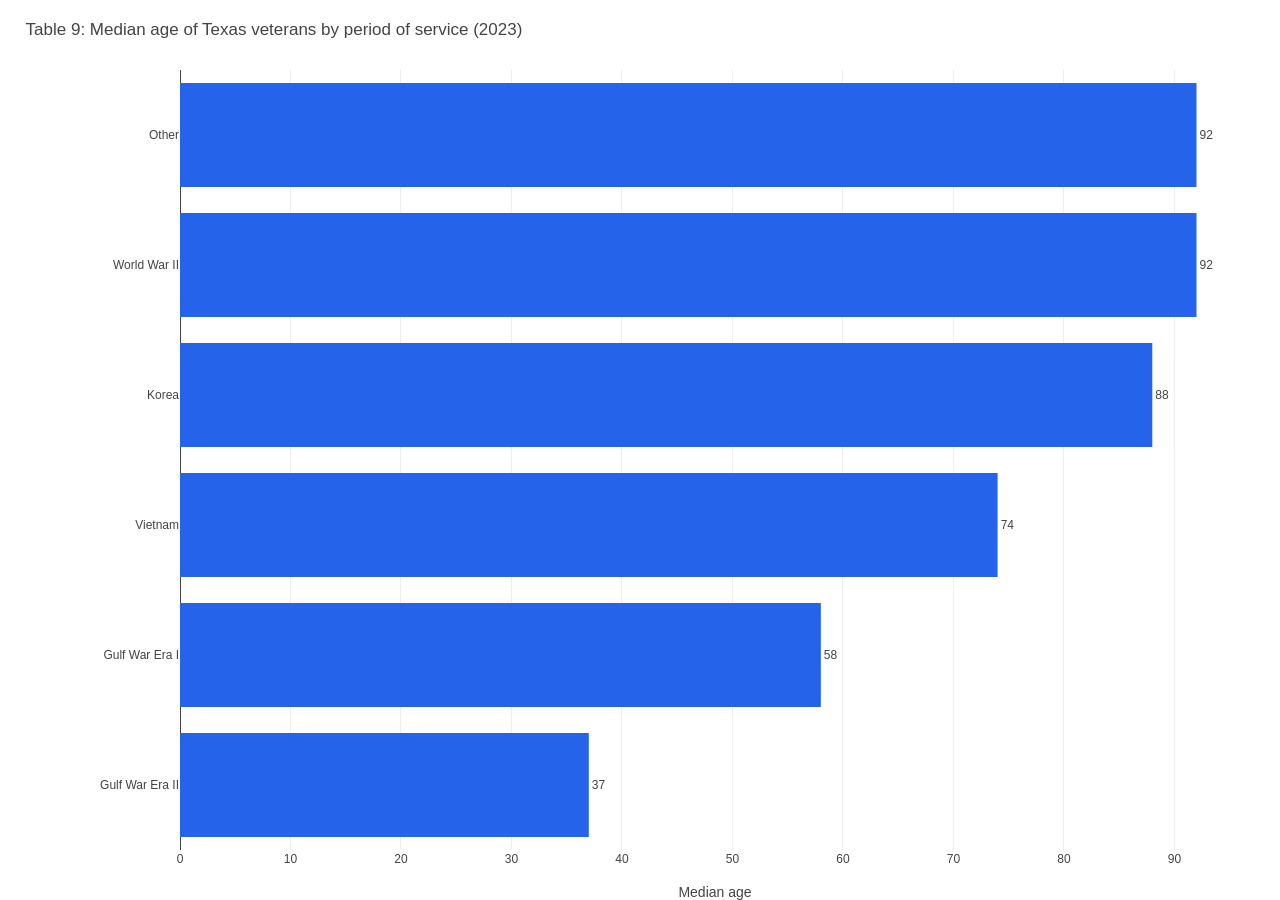
==== poster_viz/table09.html @ 2c262f7c "creating visualizations for data poster" ====
<!doctype html>
<html lang="en">
  <head>
    <meta charset="utf-8" />
    <meta name="viewport" content="width=device-width, initial-scale=1" />
    <title>Table 9 – Median Age by Period of Service</title>
    <script src="https://cdn.plot.ly/plotly-2.35.2.min.js"></script>
    <style>
      html, body { height: 100%; margin: 0; font-family: system-ui, -apple-system, Segoe UI, Roboto, Helvetica, Arial, sans-serif; }
      #chart { width: 100%; height: 100vh; min-height: 520px; }
    </style>
  </head>
  <body>
    <div id="chart"></div>
    <script>
      // Source: Veterans in Texas: A Demographic Study (TWIC), Dec 2025 update.
      // Table 9: Median Age of Texas Veterans by Period of Service, 2023
      const rows = [
        { period: "Gulf War Era II", median_age: 37, total: 565182 },
        { period: "Gulf War Era I",  median_age: 58, total: 435978 },
        { period: "Vietnam",         median_age: 74, total: 442131 },
        { period: "Korea",           median_age: 88, total: 43386  },
        { period: "World War II",    median_age: 92, total: 9505   },
        { period: "Other",           median_age: 92, total: 2642   },
      ];

      const data = [{
        type: "bar",
        x: rows.map(r => r.median_age),
        y: rows.map(r => r.period),
        orientation: "h",
        text: rows.map(r => `${r.median_age}`),
        textposition: "outside",
        hovertemplate:
          "<b>%{y}</b><br>" +
          "Median age: %{x}<br>" +
          "Total in service period: %{customdata:,}<extra></extra>",
        customdata: rows.map(r => r.total),
        marker: { color: "#2563eb" }
      }];

      const layout = {
        title: { text: "Table 9: Median age of Texas veterans by period of service (2023)", x: 0.02 },
        margin: { l: 180, r: 30, t: 70, b: 50 },
        xaxis: { title: "Median age", rangemode: "tozero" },
        yaxis: { automargin: true },
        paper_bgcolor: "white",
        plot_bgcolor: "white",
      };

      Plotly.newPlot("chart", data, layout, { responsive: true, displayModeBar: false });
    </script>
  </body>
</html>
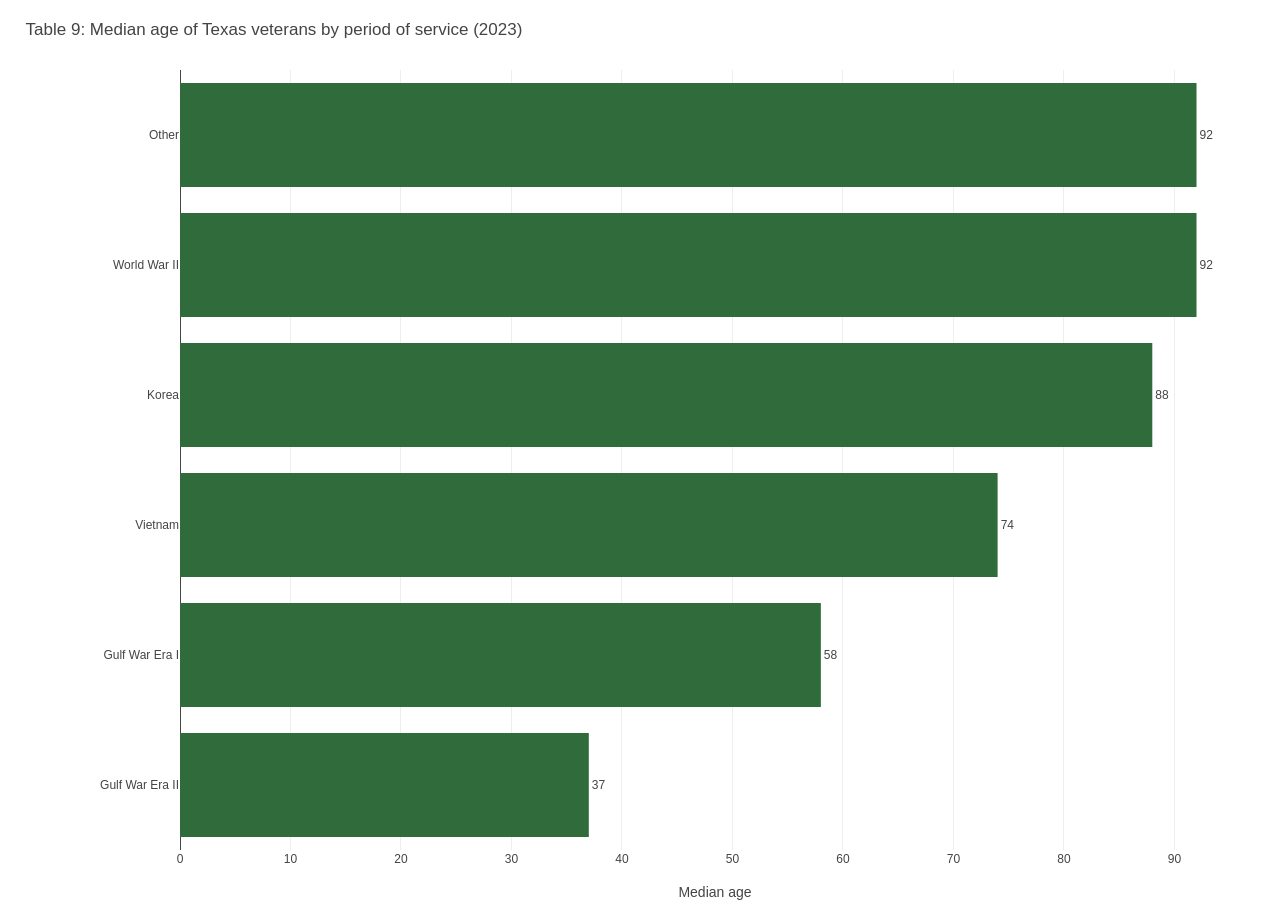
==== commit 44f9035a: "updated color palette" ====
--- a/poster_viz/table09.html
+++ b/poster_viz/table09.html
@@ -36,7 +36,7 @@
           "Median age: %{x}<br>" +
           "Total in service period: %{customdata:,}<extra></extra>",
         customdata: rows.map(r => r.total),
-        marker: { color: "#2563eb" }
+        marker: { color: "#2f6b3b" }
       }];
 
       const layout = {
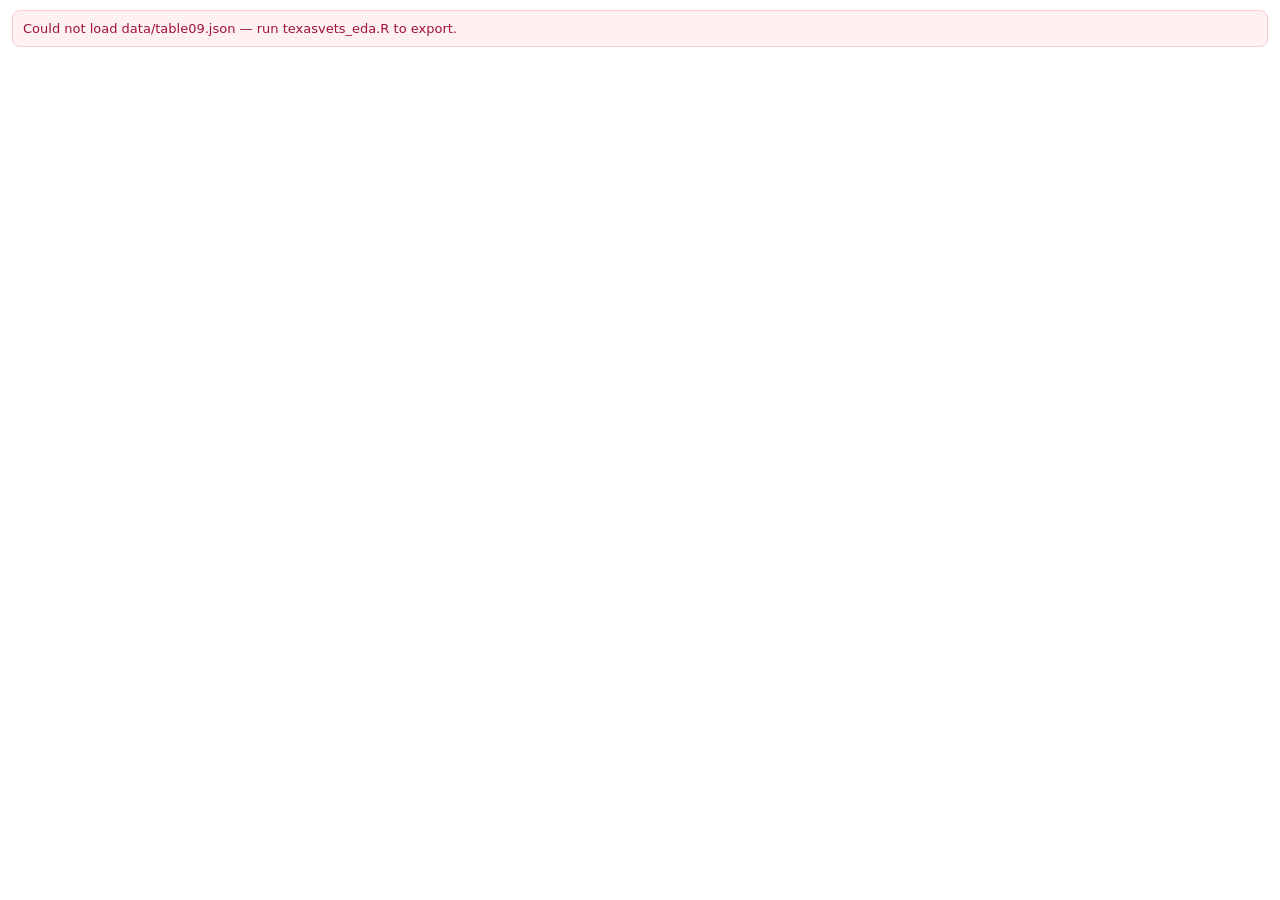
==== commit 3be92990: "Prune obsolete artifacts; add EDA pipeline and chart export Remove superseded R scripts, old county " ====
--- a/poster_viz/table09.html
+++ b/poster_viz/table09.html
@@ -3,53 +3,59 @@
   <head>
     <meta charset="utf-8" />
     <meta name="viewport" content="width=device-width, initial-scale=1" />
-    <title>Table 9 – Median Age by Period of Service</title>
+    <title>Table 9 – Median age by period of service</title>
     <script src="https://cdn.plot.ly/plotly-2.35.2.min.js"></script>
     <style>
       html, body { height: 100%; margin: 0; font-family: system-ui, -apple-system, Segoe UI, Roboto, Helvetica, Arial, sans-serif; }
       #chart { width: 100%; height: 100vh; min-height: 520px; }
+      #err { position: fixed; left: 12px; top: 10px; right: 12px; padding: 10px; background: #fff1f2; color: #9f1239; border: 1px solid #fecdd3; border-radius: 8px; font-size: 13px; display: none; }
     </style>
   </head>
   <body>
+    <div id="err"></div>
     <div id="chart"></div>
     <script>
-      // Source: Veterans in Texas: A Demographic Study (TWIC), Dec 2025 update.
-      // Table 9: Median Age of Texas Veterans by Period of Service, 2023
-      const rows = [
-        { period: "Gulf War Era II", median_age: 37, total: 565182 },
-        { period: "Gulf War Era I",  median_age: 58, total: 435978 },
-        { period: "Vietnam",         median_age: 74, total: 442131 },
-        { period: "Korea",           median_age: 88, total: 43386  },
-        { period: "World War II",    median_age: 92, total: 9505   },
-        { period: "Other",           median_age: 92, total: 2642   },
-      ];
+      (async function () {
+        const err = document.getElementById("err");
+        try {
+          const res = await fetch("data/table09.json", { cache: "no-store" });
+          if (!res.ok) throw new Error("Could not load data/table09.json — run texasvets_eda.R to export.");
+          const j = await res.json();
+          const rows = j.rows || [];
+          const yr = (j.meta && j.meta.year) ? String(j.meta.year) : "";
+          const src = (j.meta && j.meta.source) ? j.meta.source : "";
 
-      const data = [{
-        type: "bar",
-        x: rows.map(r => r.median_age),
-        y: rows.map(r => r.period),
-        orientation: "h",
-        text: rows.map(r => `${r.median_age}`),
-        textposition: "outside",
-        hovertemplate:
-          "<b>%{y}</b><br>" +
-          "Median age: %{x}<br>" +
-          "Total in service period: %{customdata:,}<extra></extra>",
-        customdata: rows.map(r => r.total),
-        marker: { color: "#2f6b3b" }
-      }];
+          const data = [{
+            type: "bar",
+            x: rows.map((r) => r.median_age),
+            y: rows.map((r) => r.period),
+            orientation: "h",
+            text: rows.map((r) => String(r.median_age)),
+            textposition: "outside",
+            hovertemplate:
+              "<b>%{y}</b><br>" +
+              "Median age: %{x}<br>" +
+              "Estimated total: %{customdata:,.0f}<extra></extra>",
+            customdata: rows.map((r) => r.total),
+            marker: { color: "#2f6b3b" }
+          }];
 
-      const layout = {
-        title: { text: "Table 9: Median age of Texas veterans by period of service (2023)", x: 0.02 },
-        margin: { l: 180, r: 30, t: 70, b: 50 },
-        xaxis: { title: "Median age", rangemode: "tozero" },
-        yaxis: { automargin: true },
-        paper_bgcolor: "white",
-        plot_bgcolor: "white",
-      };
+          const layout = {
+            title: { text: "Median age of Texas veterans by period of service" + (yr ? " (" + yr + ")" : ""), x: 0.02 },
+            margin: { l: 200, r: 30, t: 70, b: 50 },
+            xaxis: { title: "Median age", rangemode: "tozero" },
+            yaxis: { automargin: true },
+            paper_bgcolor: "white",
+            plot_bgcolor: "white",
+            annotations: src ? [{ text: src, xref: "paper", yref: "paper", x: 0, y: -0.08, showarrow: false, font: { size: 11, color: "#64748b" } }] : []
+          };
 
-      Plotly.newPlot("chart", data, layout, { responsive: true, displayModeBar: false });
+          Plotly.newPlot("chart", data, layout, { responsive: true, displayModeBar: false });
+        } catch (e) {
+          err.style.display = "block";
+          err.textContent = e.message || String(e);
+        }
+      })();
     </script>
   </body>
 </html>
-
